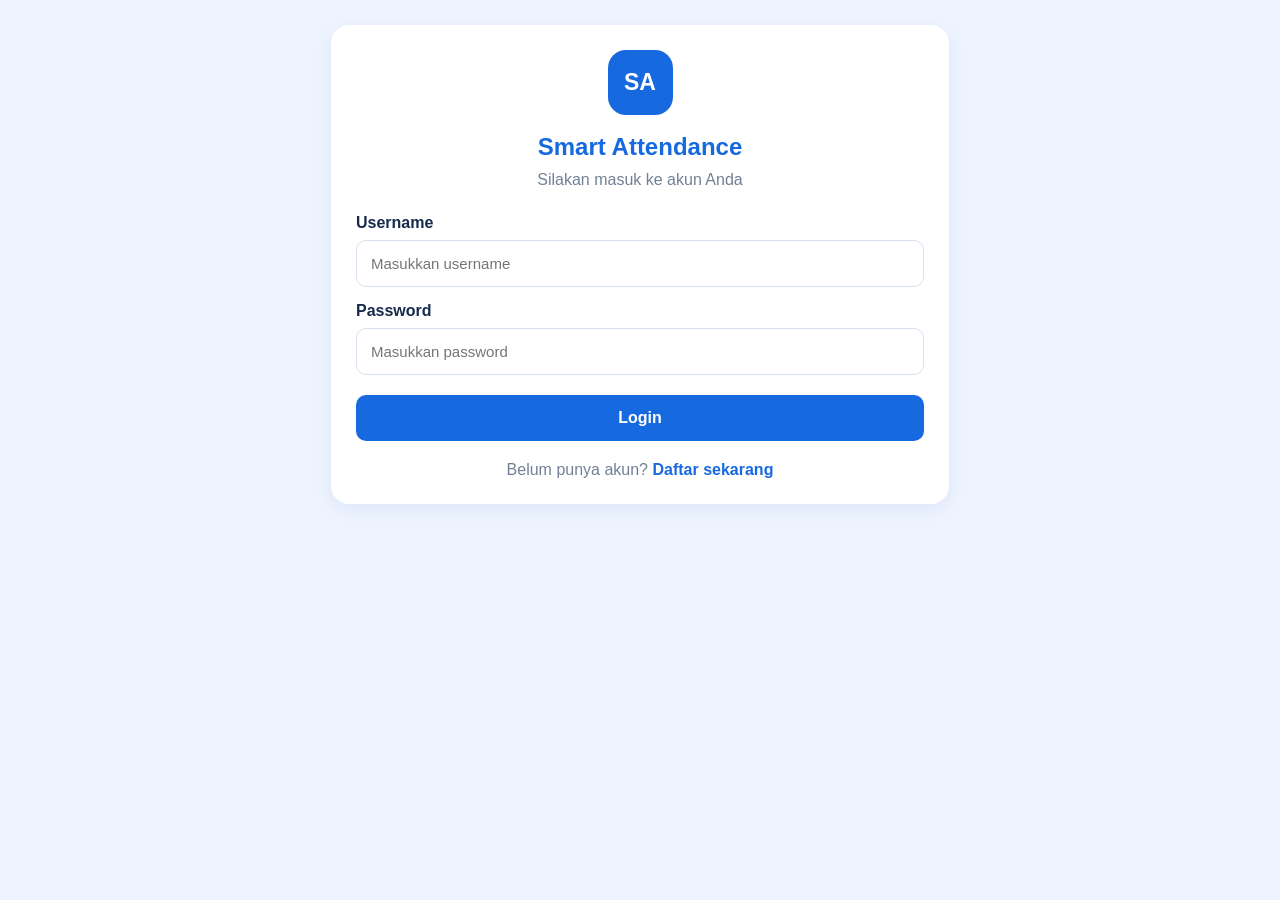
==== index.html @ 247ed9eb "Add files via upload" ====
<!DOCTYPE html>
<html lang="id">
<head>
    <meta charset="UTF-8">
    <meta name="viewport" content="width=device-width, initial-scale=1.0">

    <title>Smart Attendance</title>

    <meta name="theme-color" content="#1769e0">
    <link rel="manifest" href="manifest.json">
    <link rel="icon" href="icon.svg" type="image/svg+xml">
    <link rel="stylesheet" href="style.css">
</head>

<body>

    <main class="app">

        <!-- LOGIN -->
        <section id="loginPage" class="card">
            <div class="logo">SA</div>
            <h1>Smart Attendance</h1>
            <p class="subtitle">Silakan masuk ke akun Anda</p>

            <form id="loginForm">
                <label>Username</label>
                <input
                    type="text"
                    id="loginUsername"
                    placeholder="Masukkan username"
                    required
                >

                <label>Password</label>
                <input
                    type="password"
                    id="loginPassword"
                    placeholder="Masukkan password"
                    required
                >

                <button type="submit">Login</button>
            </form>

            <p class="switch">
                Belum punya akun?
                <a href="#" id="showRegister">Daftar sekarang</a>
            </p>
        </section>

        <!-- REGISTER -->
        <section id="registerPage" class="card hidden">
            <div class="logo">SA</div>
            <h1>Buat Akun</h1>
            <p class="subtitle">Daftar untuk menggunakan aplikasi</p>

            <form id="registerForm">
                <label>Username</label>
                <input
                    type="text"
                    id="registerUsername"
                    placeholder="Buat username"
                    required
                >

                <label>Password</label>
                <input
                    type="password"
                    id="registerPassword"
                    placeholder="Buat password"
                    minlength="6"
                    required
                >

                <button type="submit">Register</button>
            </form>

            <p class="switch">
                Sudah punya akun?
                <a href="#" id="showLogin">Login</a>
            </p>
        </section>

        <!-- DASHBOARD -->
        <section id="dashboard" class="hidden">

            <header class="dashboard-header">
                <div>
                    <p>Selamat datang,</p>
                    <h1 id="welcomeName">Siswa</h1>
                </div>
                <div class="logo small">SA</div>
            </header>

            <div class="card">
                <h2>Absensi Siswa</h2>
                <p class="subtitle">
                    Silakan isi kehadiran hari ini.
                </p>

                <form id="attendanceForm">
                    <label>Nama Siswa</label>
                    <input
                        type="text"
                        id="studentName"
                        placeholder="Nama lengkap"
                        required
                    >

                    <label>Status Kehadiran</label>
                    <select id="attendanceStatus" required>
                        <option value="">Pilih status</option>
                        <option value="Hadir">Hadir</option>
                        <option value="Izin">Izin</option>
                        <option value="Sakit">Sakit</option>
                    </select>

                    <button type="submit">Kirim Absensi</button>
                </form>

                <p id="attendanceMessage"></p>
            </div>

            <div class="card">
                <h2>Riwayat Absensi</h2>

                <div class="table-wrapper">
                    <table>
                        <thead>
                            <tr>
                                <th>Nama</th>
                                <th>Status</th>
                                <th>Tanggal</th>
                            </tr>
                        </thead>
                        <tbody id="attendanceHistory"></tbody>
                    </table>
                </div>
            </div>

            <button id="logoutButton" class="logout">
                Logout
            </button>

        </section>

    </main>

    <script src="script.js"></script>
</body>
</html>
---- style.css ----
* {
    margin: 0;
    padding: 0;
    box-sizing: border-box;
    font-family: Arial, sans-serif;
}

body {
    background: #eef4ff;
    color: #172b4d;
    min-height: 100vh;
}

.app {
    width: 100%;
    max-width: 650px;
    margin: auto;
    padding: 25px 16px;
}

.card {
    background: white;
    padding: 25px;
    margin-bottom: 20px;
    border-radius: 18px;
    box-shadow: 0 5px 20px rgba(20, 70, 140, 0.08);
}

.logo {
    width: 65px;
    height: 65px;
    border-radius: 18px;
    background: #1769e0;
    color: white;
    display: flex;
    align-items: center;
    justify-content: center;
    font-size: 23px;
    font-weight: bold;
    margin: 0 auto 18px;
}

.logo.small {
    width: 48px;
    height: 48px;
    margin: 0;
    font-size: 18px;
}

h1 {
    text-align: center;
    color: #1769e0;
    margin-bottom: 10px;
}

h2 {
    color: #1769e0;
    margin-bottom: 15px;
}

.subtitle {
    text-align: center;
    color: #718096;
    margin-bottom: 25px;
}

label {
    display: block;
    font-weight: bold;
    margin: 15px 0 8px;
}

input, select {
    width: 100%;
    padding: 14px;
    border: 1px solid #d5dfed;
    border-radius: 10px;
    outline: none;
    font-size: 15px;
    background: white;
}

input:focus, select:focus {
    border-color: #1769e0;
}

button {
    width: 100%;
    padding: 14px;
    margin-top: 20px;
    border: none;
    border-radius: 10px;
    background: #1769e0;
    color: white;
    font-size: 16px;
    font-weight: bold;
    cursor: pointer;
}

button:hover {
    background: #0e50b5;
}

.switch {
    text-align: center;
    margin-top: 20px;
    color: #718096;
}

a {
    color: #1769e0;
    font-weight: bold;
    text-decoration: none;
}

.hidden {
    display: none !important;
}

.dashboard-header {
    display: flex;
    align-items: center;
    justify-content: space-between;
    background: white;
    padding: 20px;
    margin-bottom: 20px;
    border-radius: 18px;
}

.dashboard-header h1 {
    text-align: left;
    margin-top: 5px;
}

.dashboard-header p {
    color: #718096;
}

.table-wrapper {
    width: 100%;
    overflow-x: auto;
}

table {
    width: 100%;
    border-collapse: collapse;
    margin-top: 15px;
}

th, td {
    padding: 12px 8px;
    border-bottom: 1px solid #e5eaf2;
    text-align: left;
    font-size: 13px;
}

th {
    background: #eef4ff;
    color: #1769e0;
}

.logout {
    background: #e54848;
    margin-bottom: 25px;
}

.logout:hover {
    background: #c72f2f;
}

#attendanceMessage {
    margin-top: 15px;
    color: #16834a;
    text-align: center;
}
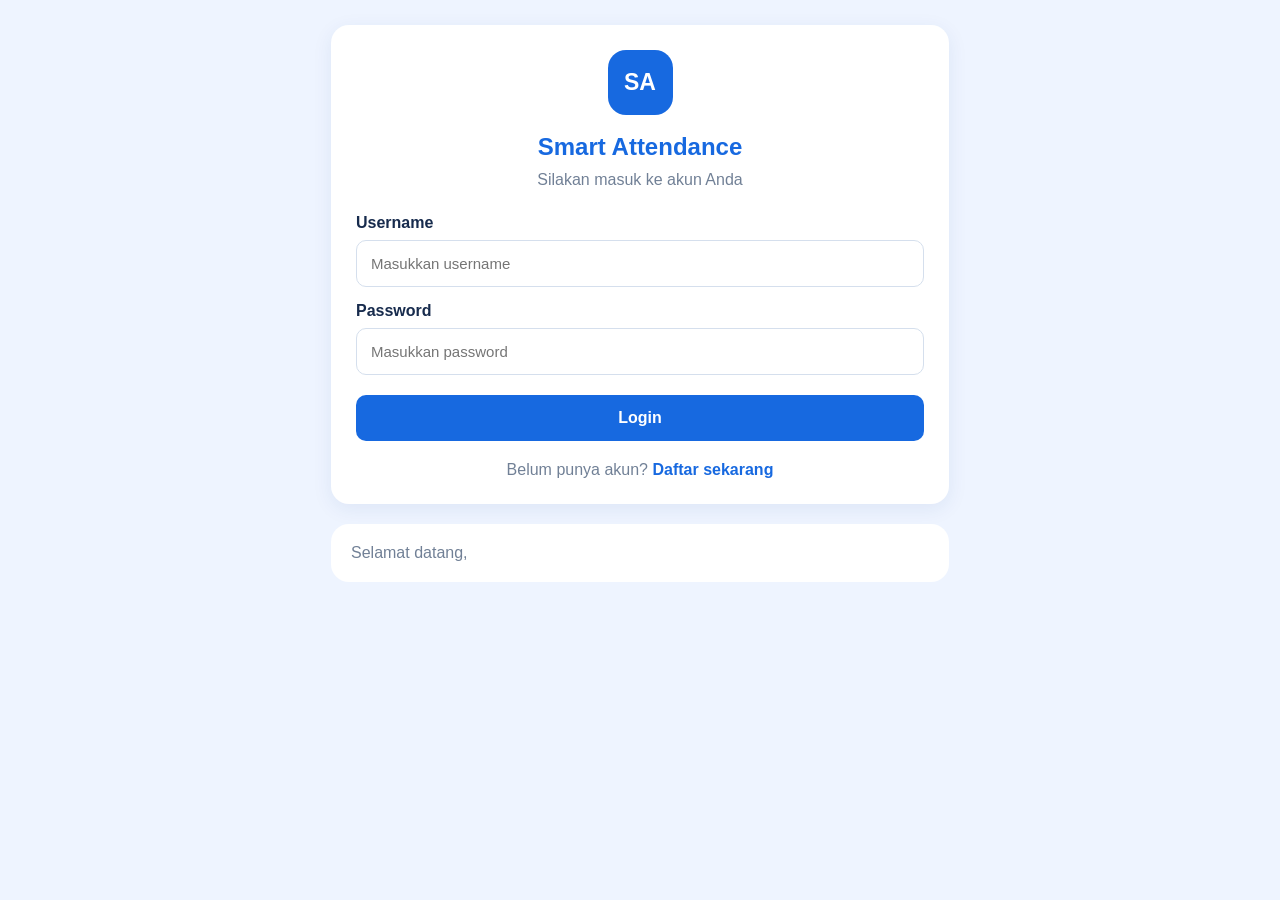
==== commit f82a31ad: "Add files via upload Signed-off-by: trioaji25-svg <trio.aji25@smk.belajar.id>" ====
--- a/index.html
+++ b/index.html
@@ -83,9 +83,36 @@
         </section>
 
         <!-- DASHBOARD -->
-        <section id="dashboard" class="hidden">
+        
 
             <header class="dashboard-header">
+                <div>
+                    <p>Selamat datang,</p>
+<section id="dashboard" class="hidden">
+
+    <div class="dashboard-layout">
+
+        <!-- MENU SAMPING -->
+        <aside class="sidebar">
+            <div class="sidebar-logo">📘 Smart Attendance</div>
+
+            <nav>
+                <a href="#home" class="nav-menu">🏠 Dashboard</a>
+                <a href="#attendanceSection" class="nav-menu">📅 Absensi</a>
+                <a href="#historySection" class="nav-menu">📋 Riwayat Absensi</a>
+                <a href="#studentSection" class="nav-menu">👥 Data Siswa</a>
+                <a href="#profileSection" class="nav-menu">👤 Profil</a>
+            </nav>
+
+            <button id="logoutButton" class="logout">
+                🚪 Logout
+            </button>
+        </aside>
+
+        <!-- KONTEN UTAMA -->
+        <main class="dashboard-content">
+
+            <header class="dashboard-header" id="home">
                 <div>
                     <p>Selamat datang,</p>
                     <h1 id="welcomeName">Siswa</h1>
@@ -93,20 +120,15 @@
                 <div class="logo small">SA</div>
             </header>
 
-            <div class="card">
-                <h2>Absensi Siswa</h2>
-                <p class="subtitle">
-                    Silakan isi kehadiran hari ini.
-                </p>
+            <!-- ABSENSI -->
+            <section class="card" id="attendanceSection">
+                <h2>📅 Absensi Siswa</h2>
+                <p class="subtitle">Silakan isi kehadiran hari ini.</p>
 
                 <form id="attendanceForm">
                     <label>Nama Siswa</label>
-                    <input
-                        type="text"
-                        id="studentName"
-                        placeholder="Nama lengkap"
-                        required
-                    >
+                    <input type="text" id="studentName"
+                        placeholder="Nama lengkap" required>
 
                     <label>Status Kehadiran</label>
                     <select id="attendanceStatus" required>
@@ -120,10 +142,11 @@
                 </form>
 
                 <p id="attendanceMessage"></p>
-            </div>
+            </section>
 
-            <div class="card">
-                <h2>Riwayat Absensi</h2>
+            <!-- RIWAYAT -->
+            <section class="card" id="historySection">
+                <h2>📋 Riwayat Absensi</h2>
 
                 <div class="table-wrapper">
                     <table>
@@ -137,13 +160,25 @@
                         <tbody id="attendanceHistory"></tbody>
                     </table>
                 </div>
-            </div>
+            </section>
 
-            <button id="logoutButton" class="logout">
-                Logout
-            </button>
+            <!-- DATA SISWA -->
+            <section class="card" id="studentSection">
+                <h2>👥 Data Siswa</h2>
+                <p>Menu data siswa akan dikembangkan selanjutnya.</p>
+            </section>
 
-        </section>
+            <!-- PROFIL -->
+            <section class="card" id="profileSection">
+                <h2>👤 Profil Pengguna</h2>
+                <p>Username: <span id="profileName">Siswa</span></p>
+                <p>Aplikasi: Smart Attendance</p>
+            </section>
+
+        </main>
+    </div>
+
+</section>
 
     </main>
 
--- a/style.css
+++ b/style.css
@@ -174,3 +174,95 @@
     color: #16834a;
     text-align: center;
 }
+
+/* DASHBOARD SIDEBAR */
+.dashboard-layout {
+    display: flex;
+    min-height: 100vh;
+    width: 100%;
+    background: #f1f5f9;
+}
+
+.sidebar {
+    width: 240px;
+    min-width: 240px;
+    background: #123b75;
+    color: white;
+    padding: 25px 15px;
+    display: flex;
+    flex-direction: column;
+}
+
+.sidebar-logo {
+    font-size: 19px;
+    font-weight: bold;
+    margin-bottom: 35px;
+}
+
+.sidebar nav {
+    display: flex;
+    flex-direction: column;
+    gap: 10px;
+}
+
+.nav-menu {
+    color: white;
+    text-decoration: none;
+    padding: 14px;
+    border-radius: 9px;
+}
+
+.nav-menu:hover {
+    background: #2563eb;
+}
+
+.dashboard-content {
+    flex: 1;
+    padding: 30px;
+    min-width: 0;
+}
+
+.dashboard-content .card {
+    margin-bottom: 20px;
+}
+
+.dashboard-header {
+    display: flex;
+    justify-content: space-between;
+    margin-bottom: 25px;
+}
+
+.sidebar .logout {
+    margin-top: auto;
+    background: #dc2626;
+    color: white;
+    border: none;
+    padding: 13px;
+    border-radius: 9px;
+    cursor: pointer;
+}
+
+@media (max-width: 650px) {
+    .dashboard-layout {
+        flex-direction: column;
+    }
+
+    .sidebar {
+        width: 100%;
+        min-width: 0;
+    }
+
+    .sidebar nav {
+        flex-direction: row;
+        flex-wrap: wrap;
+    }
+
+    .nav-menu {
+        font-size: 13px;
+        padding: 10px;
+    }
+
+    .dashboard-content {
+        padding: 15px;
+    }
+}
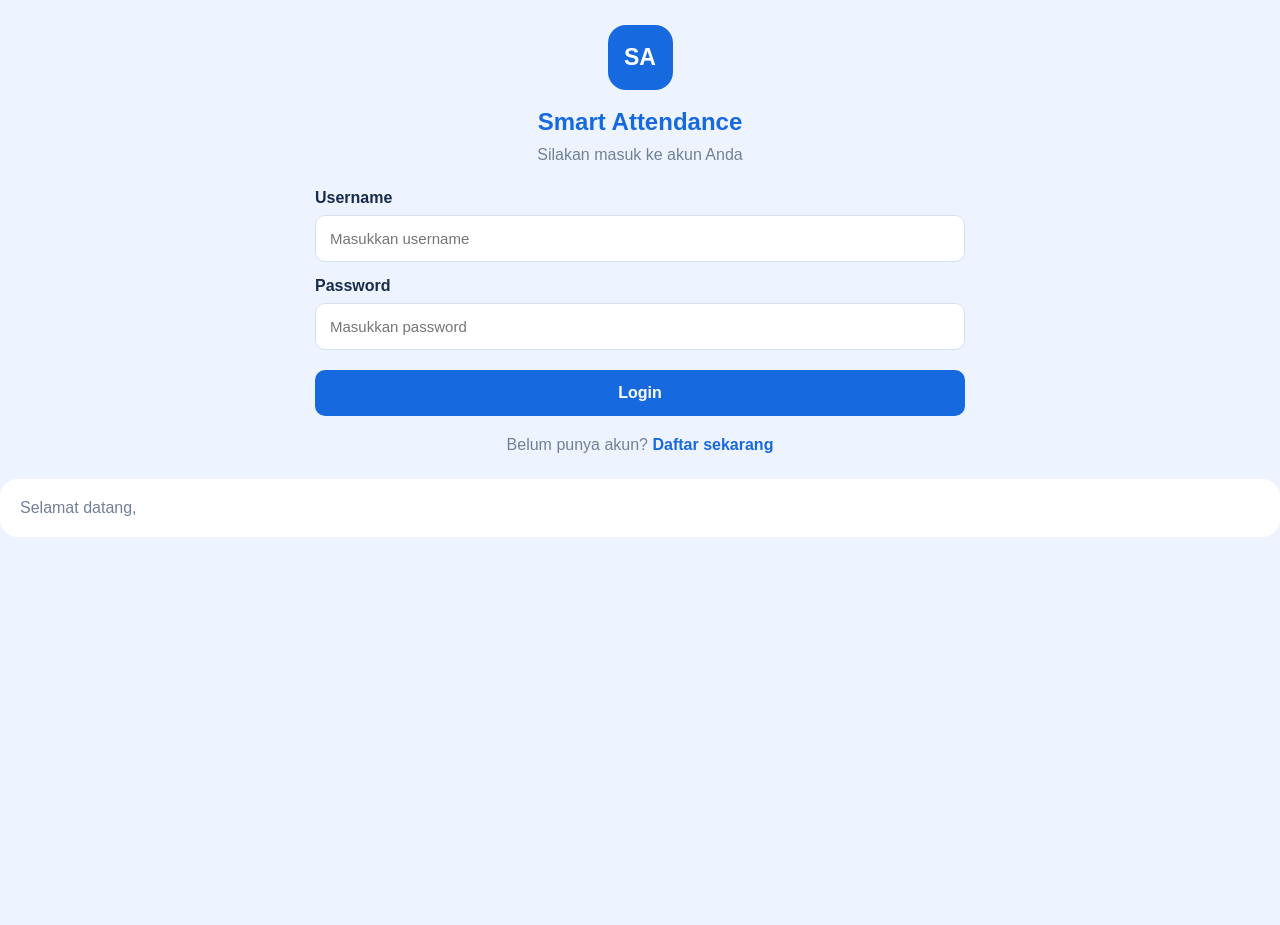
==== commit 59ec386b: "Update index.html Signed-off-by: trioaji25-svg <trio.aji25@smk.belajar.id>" ====
--- a/index.html
+++ b/index.html
@@ -147,6 +147,11 @@
             <!-- RIWAYAT -->
             <section class="card" id="historySection">
                 <h2>📋 Riwayat Absensi</h2>
+                
+<button onclick="hapusSemuaRiwayat()">
+    🗑️ Hapus Semua Riwayat
+</button>
+
 
                 <div class="table-wrapper">
                     <table>
--- a/style.css
+++ b/style.css
@@ -12,11 +12,13 @@
     min-height: 100vh;
 }
 
-.app {
-    width: 100%;
-    max-width: 650px;
-    margin: auto;
-    padding: 25px 16px;
+..app {
+    width: 100%;
+    max-width: none;
+    min-height: 100vh;
+    margin: 0;
+    padding: 0;
+}
 }
 
 .card {
@@ -266,3 +268,76 @@
         padding: 15px;
     }
 }
+/* MEMBUAT DASHBOARD MEMENUHI LAYAR */
+main.app:has(#dashboard:not(.hidden)) {
+    width: 100%;
+    max-width: none;
+    min-height: 100vh;
+    margin: 0;
+    padding: 0;
+}
+
+#dashboard {
+    width: 100%;
+    min-height: 100vh;
+}
+
+.dashboard-layout {
+    width: 100%;
+    min-height: 100vh;
+    margin: 0;
+}
+
+.dashboard-content {
+    flex: 1;
+    width: 100%;
+    min-width: 0;
+    padding: 30px;
+}
+
+@media (min-width: 651px) {
+    .sidebar {
+        min-height: 100vh;
+    }
+}
+/* UKURAN HALAMAN LOGIN */
+#loginPage,
+#registerPage {
+    width: 100%;
+    max-width: 650px;
+    margin: 25px auto;
+}
+
+/* DASHBOARD FULL SCREEN */
+#dashboard {
+    width: 100%;
+    min-height: 100vh;
+}
+
+.dashboard-layout {
+    width: 100%;
+    min-height: 100vh;
+    display: flex;
+}
+
+.sidebar {
+    flex: 0 0 240px;
+    min-height: 100vh;
+}
+
+.dashboard-content {
+    flex: 1;
+    min-width: 0;
+}
+
+/* TAMPILAN HP */
+@media (max-width: 650px) {
+    .dashboard-layout {
+        flex-direction: column;
+    }
+
+    .sidebar {
+        flex: auto;
+        min-height: auto;
+    }
+}
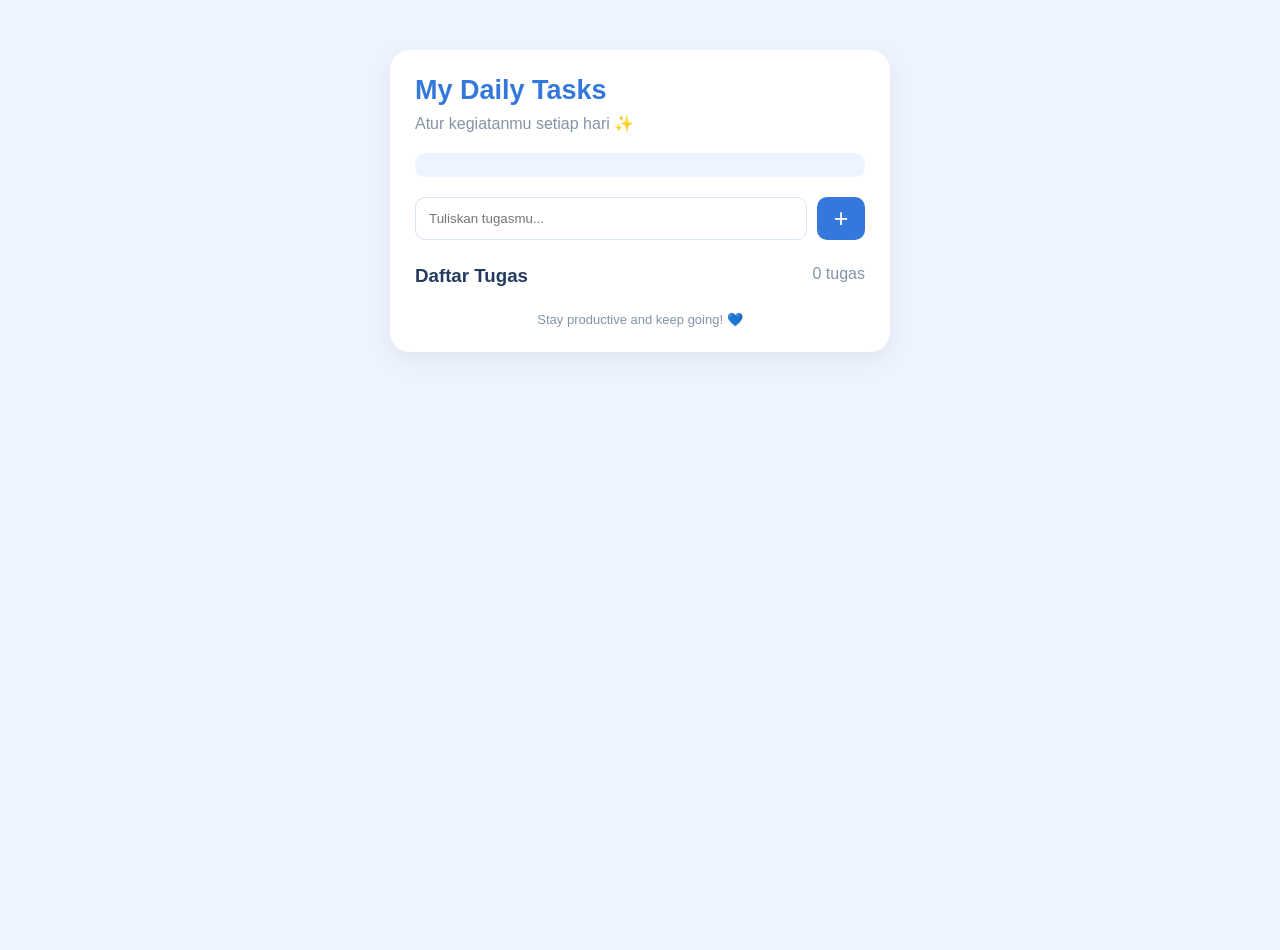
==== commit c99ac899: "Add files via upload Signed-off-by: trioaji25-svg <trio.aji25@smk.belajar.id>" ====
--- a/index.html
+++ b/index.html
@@ -4,188 +4,39 @@
 <head>
     <meta charset="UTF-8">
     <meta name="viewport" content="width=device-width, initial-scale=1.0">
-
-    <title>Smart Attendance</title>
-
-    <meta name="theme-color" content="#1769e0">
-    <link rel="manifest" href="manifest.json">
-    <link rel="icon" href="icon.svg" type="image/svg+xml">
+    <title>My Daily Tasks</title>
     <link rel="stylesheet" href="style.css">
 </head>
-
 <body>
 
-    <main class="app">
+    <div class="container">
+        <header>
+            <h1>My Daily Tasks</h1>
+            <p>Atur kegiatanmu setiap hari ✨</p>
+        </header>
 
-        <!-- LOGIN -->
-        <section id="loginPage" class="card">
-            <div class="logo">SA</div>
-            <h1>Smart Attendance</h1>
-            <p class="subtitle">Silakan masuk ke akun Anda</p>
+        <div class="date" id="tanggal"></div>
 
-            <form id="loginForm">
-                <label>Username</label>
-                <input
-                    type="text"
-                    id="loginUsername"
-                    placeholder="Masukkan username"
-                    required
-                >
+        <div class="input-area">
+            <input
+                type="text"
+                id="taskInput"
+                placeholder="Tuliskan tugasmu..."
+            >
+            <button onclick="tambahTugas()">+</button>
+        </div>
 
-                <label>Password</label>
-                <input
-                    type="password"
-                    id="loginPassword"
-                    placeholder="Masukkan password"
-                    required
-                >
+        <div class="task-info">
+            <h3>Daftar Tugas</h3>
+            <span id="jumlah">0 tugas</span>
+        </div>
 
-                <button type="submit">Login</button>
-            </form>
+        <ul id="taskList"></ul>
 
-            <p class="switch">
-                Belum punya akun?
-                <a href="#" id="showRegister">Daftar sekarang</a>
-            </p>
-        </section>
-
-        <!-- REGISTER -->
-        <section id="registerPage" class="card hidden">
-            <div class="logo">SA</div>
-            <h1>Buat Akun</h1>
-            <p class="subtitle">Daftar untuk menggunakan aplikasi</p>
-
-            <form id="registerForm">
-                <label>Username</label>
-                <input
-                    type="text"
-                    id="registerUsername"
-                    placeholder="Buat username"
-                    required
-                >
-
-                <label>Password</label>
-                <input
-                    type="password"
-                    id="registerPassword"
-                    placeholder="Buat password"
-                    minlength="6"
-                    required
-                >
-
-                <button type="submit">Register</button>
-            </form>
-
-            <p class="switch">
-                Sudah punya akun?
-                <a href="#" id="showLogin">Login</a>
-            </p>
-        </section>
-
-        <!-- DASHBOARD -->
-        
-
-            <header class="dashboard-header">
-                <div>
-                    <p>Selamat datang,</p>
-<section id="dashboard" class="hidden">
-
-    <div class="dashboard-layout">
-
-        <!-- MENU SAMPING -->
-        <aside class="sidebar">
-            <div class="sidebar-logo">📘 Smart Attendance</div>
-
-            <nav>
-                <a href="#home" class="nav-menu">🏠 Dashboard</a>
-                <a href="#attendanceSection" class="nav-menu">📅 Absensi</a>
-                <a href="#historySection" class="nav-menu">📋 Riwayat Absensi</a>
-                <a href="#studentSection" class="nav-menu">👥 Data Siswa</a>
-                <a href="#profileSection" class="nav-menu">👤 Profil</a>
-            </nav>
-
-            <button id="logoutButton" class="logout">
-                🚪 Logout
-            </button>
-        </aside>
-
-        <!-- KONTEN UTAMA -->
-        <main class="dashboard-content">
-
-            <header class="dashboard-header" id="home">
-                <div>
-                    <p>Selamat datang,</p>
-                    <h1 id="welcomeName">Siswa</h1>
-                </div>
-                <div class="logo small">SA</div>
-            </header>
-
-            <!-- ABSENSI -->
-            <section class="card" id="attendanceSection">
-                <h2>📅 Absensi Siswa</h2>
-                <p class="subtitle">Silakan isi kehadiran hari ini.</p>
-
-                <form id="attendanceForm">
-                    <label>Nama Siswa</label>
-                    <input type="text" id="studentName"
-                        placeholder="Nama lengkap" required>
-
-                    <label>Status Kehadiran</label>
-                    <select id="attendanceStatus" required>
-                        <option value="">Pilih status</option>
-                        <option value="Hadir">Hadir</option>
-                        <option value="Izin">Izin</option>
-                        <option value="Sakit">Sakit</option>
-                    </select>
-
-                    <button type="submit">Kirim Absensi</button>
-                </form>
-
-                <p id="attendanceMessage"></p>
-            </section>
-
-            <!-- RIWAYAT -->
-            <section class="card" id="historySection">
-                <h2>📋 Riwayat Absensi</h2>
-                
-<button onclick="hapusSemuaRiwayat()">
-    🗑️ Hapus Semua Riwayat
-</button>
-
-
-                <div class="table-wrapper">
-                    <table>
-                        <thead>
-                            <tr>
-                                <th>Nama</th>
-                                <th>Status</th>
-                                <th>Tanggal</th>
-                            </tr>
-                        </thead>
-                        <tbody id="attendanceHistory"></tbody>
-                    </table>
-                </div>
-            </section>
-
-            <!-- DATA SISWA -->
-            <section class="card" id="studentSection">
-                <h2>👥 Data Siswa</h2>
-                <p>Menu data siswa akan dikembangkan selanjutnya.</p>
-            </section>
-
-            <!-- PROFIL -->
-            <section class="card" id="profileSection">
-                <h2>👤 Profil Pengguna</h2>
-                <p>Username: <span id="profileName">Siswa</span></p>
-                <p>Aplikasi: Smart Attendance</p>
-            </section>
-
-        </main>
+        <div class="footer">
+            <p>Stay productive and keep going! 💙</p>
+        </div>
     </div>
-
-</section>
-
-    </main>
 
     <script src="script.js"></script>
 </body>
--- a/style.css
+++ b/style.css
@@ -8,336 +8,111 @@
 
 body {
     background: #eef4ff;
-    color: #172b4d;
     min-height: 100vh;
+    color: #243b60;
 }
 
-..app {
-    width: 100%;
-    max-width: none;
-    min-height: 100vh;
-    margin: 0;
-    padding: 0;
-}
+.container {
+    width: 90%;
+    max-width: 500px;
+    margin: 50px auto;
+    background: white;
+    padding: 25px;
+    border-radius: 20px;
+    box-shadow: 0 8px 25px #00000010;
 }
 
-.card {
-    background: white;
-    padding: 25px;
+header {
     margin-bottom: 20px;
-    border-radius: 18px;
-    box-shadow: 0 5px 20px rgba(20, 70, 140, 0.08);
 }
 
-.logo {
-    width: 65px;
-    height: 65px;
-    border-radius: 18px;
-    background: #1769e0;
+header h1 {
+    color: #3478db;
+    font-size: 27px;
+}
+
+header p {
+    color: #8493a8;
+    margin-top: 8px;
+}
+
+.date {
+    background: #edf4ff;
+    padding: 12px;
+    border-radius: 10px;
+    margin-bottom: 20px;
+    color: #3478db;
+}
+
+.input-area {
+    display: flex;
+    gap: 10px;
+}
+
+.input-area input {
+    flex: 1;
+    padding: 13px;
+    border: 1px solid #d8e3f3;
+    border-radius: 10px;
+    outline: none;
+}
+
+.input-area button {
+    width: 48px;
+    border: none;
+    background: #3478db;
     color: white;
+    font-size: 25px;
+    border-radius: 10px;
+    cursor: pointer;
+}
+
+.task-info {
+    display: flex;
+    justify-content: space-between;
+    margin: 25px 0 15px;
+}
+
+.task-info span {
+    color: #8493a8;
+}
+
+#taskList {
+    list-style: none;
+}
+
+.task {
     display: flex;
     align-items: center;
-    justify-content: center;
-    font-size: 23px;
-    font-weight: bold;
-    margin: 0 auto 18px;
-}
-
-.logo.small {
-    width: 48px;
-    height: 48px;
-    margin: 0;
-    font-size: 18px;
-}
-
-h1 {
-    text-align: center;
-    color: #1769e0;
+    gap: 10px;
+    padding: 14px;
+    background: #f5f8ff;
+    border-radius: 10px;
     margin-bottom: 10px;
 }
 
-h2 {
-    color: #1769e0;
-    margin-bottom: 15px;
+.task span {
+    flex: 1;
+    overflow-wrap: anywhere;
 }
 
-.subtitle {
-    text-align: center;
-    color: #718096;
-    margin-bottom: 25px;
+.task.done span {
+    text-decoration: line-through;
+    color: #9aa6b5;
 }
 
-label {
-    display: block;
-    font-weight: bold;
-    margin: 15px 0 8px;
-}
-
-input, select {
-    width: 100%;
-    padding: 14px;
-    border: 1px solid #d5dfed;
-    border-radius: 10px;
-    outline: none;
-    font-size: 15px;
-    background: white;
-}
-
-input:focus, select:focus {
-    border-color: #1769e0;
-}
-
-button {
-    width: 100%;
-    padding: 14px;
-    margin-top: 20px;
+.task button {
+    background: #ffeded;
+    color: #e05252;
     border: none;
-    border-radius: 10px;
-    background: #1769e0;
-    color: white;
-    font-size: 16px;
-    font-weight: bold;
+    padding: 8px;
+    border-radius: 7px;
     cursor: pointer;
 }
 
-button:hover {
-    background: #0e50b5;
-}
-
-.switch {
+.footer {
     text-align: center;
-    margin-top: 20px;
-    color: #718096;
-}
-
-a {
-    color: #1769e0;
-    font-weight: bold;
-    text-decoration: none;
-}
-
-.hidden {
-    display: none !important;
-}
-
-.dashboard-header {
-    display: flex;
-    align-items: center;
-    justify-content: space-between;
-    background: white;
-    padding: 20px;
-    margin-bottom: 20px;
-    border-radius: 18px;
-}
-
-.dashboard-header h1 {
-    text-align: left;
-    margin-top: 5px;
-}
-
-.dashboard-header p {
-    color: #718096;
-}
-
-.table-wrapper {
-    width: 100%;
-    overflow-x: auto;
-}
-
-table {
-    width: 100%;
-    border-collapse: collapse;
-    margin-top: 15px;
-}
-
-th, td {
-    padding: 12px 8px;
-    border-bottom: 1px solid #e5eaf2;
-    text-align: left;
+    margin-top: 25px;
+    color: #8493a8;
     font-size: 13px;
 }
-
-th {
-    background: #eef4ff;
-    color: #1769e0;
-}
-
-.logout {
-    background: #e54848;
-    margin-bottom: 25px;
-}
-
-.logout:hover {
-    background: #c72f2f;
-}
-
-#attendanceMessage {
-    margin-top: 15px;
-    color: #16834a;
-    text-align: center;
-}
-
-/* DASHBOARD SIDEBAR */
-.dashboard-layout {
-    display: flex;
-    min-height: 100vh;
-    width: 100%;
-    background: #f1f5f9;
-}
-
-.sidebar {
-    width: 240px;
-    min-width: 240px;
-    background: #123b75;
-    color: white;
-    padding: 25px 15px;
-    display: flex;
-    flex-direction: column;
-}
-
-.sidebar-logo {
-    font-size: 19px;
-    font-weight: bold;
-    margin-bottom: 35px;
-}
-
-.sidebar nav {
-    display: flex;
-    flex-direction: column;
-    gap: 10px;
-}
-
-.nav-menu {
-    color: white;
-    text-decoration: none;
-    padding: 14px;
-    border-radius: 9px;
-}
-
-.nav-menu:hover {
-    background: #2563eb;
-}
-
-.dashboard-content {
-    flex: 1;
-    padding: 30px;
-    min-width: 0;
-}
-
-.dashboard-content .card {
-    margin-bottom: 20px;
-}
-
-.dashboard-header {
-    display: flex;
-    justify-content: space-between;
-    margin-bottom: 25px;
-}
-
-.sidebar .logout {
-    margin-top: auto;
-    background: #dc2626;
-    color: white;
-    border: none;
-    padding: 13px;
-    border-radius: 9px;
-    cursor: pointer;
-}
-
-@media (max-width: 650px) {
-    .dashboard-layout {
-        flex-direction: column;
-    }
-
-    .sidebar {
-        width: 100%;
-        min-width: 0;
-    }
-
-    .sidebar nav {
-        flex-direction: row;
-        flex-wrap: wrap;
-    }
-
-    .nav-menu {
-        font-size: 13px;
-        padding: 10px;
-    }
-
-    .dashboard-content {
-        padding: 15px;
-    }
-}
-/* MEMBUAT DASHBOARD MEMENUHI LAYAR */
-main.app:has(#dashboard:not(.hidden)) {
-    width: 100%;
-    max-width: none;
-    min-height: 100vh;
-    margin: 0;
-    padding: 0;
-}
-
-#dashboard {
-    width: 100%;
-    min-height: 100vh;
-}
-
-.dashboard-layout {
-    width: 100%;
-    min-height: 100vh;
-    margin: 0;
-}
-
-.dashboard-content {
-    flex: 1;
-    width: 100%;
-    min-width: 0;
-    padding: 30px;
-}
-
-@media (min-width: 651px) {
-    .sidebar {
-        min-height: 100vh;
-    }
-}
-/* UKURAN HALAMAN LOGIN */
-#loginPage,
-#registerPage {
-    width: 100%;
-    max-width: 650px;
-    margin: 25px auto;
-}
-
-/* DASHBOARD FULL SCREEN */
-#dashboard {
-    width: 100%;
-    min-height: 100vh;
-}
-
-.dashboard-layout {
-    width: 100%;
-    min-height: 100vh;
-    display: flex;
-}
-
-.sidebar {
-    flex: 0 0 240px;
-    min-height: 100vh;
-}
-
-.dashboard-content {
-    flex: 1;
-    min-width: 0;
-}
-
-/* TAMPILAN HP */
-@media (max-width: 650px) {
-    .dashboard-layout {
-        flex-direction: column;
-    }
-
-    .sidebar {
-        flex: auto;
-        min-height: auto;
-    }
-}
